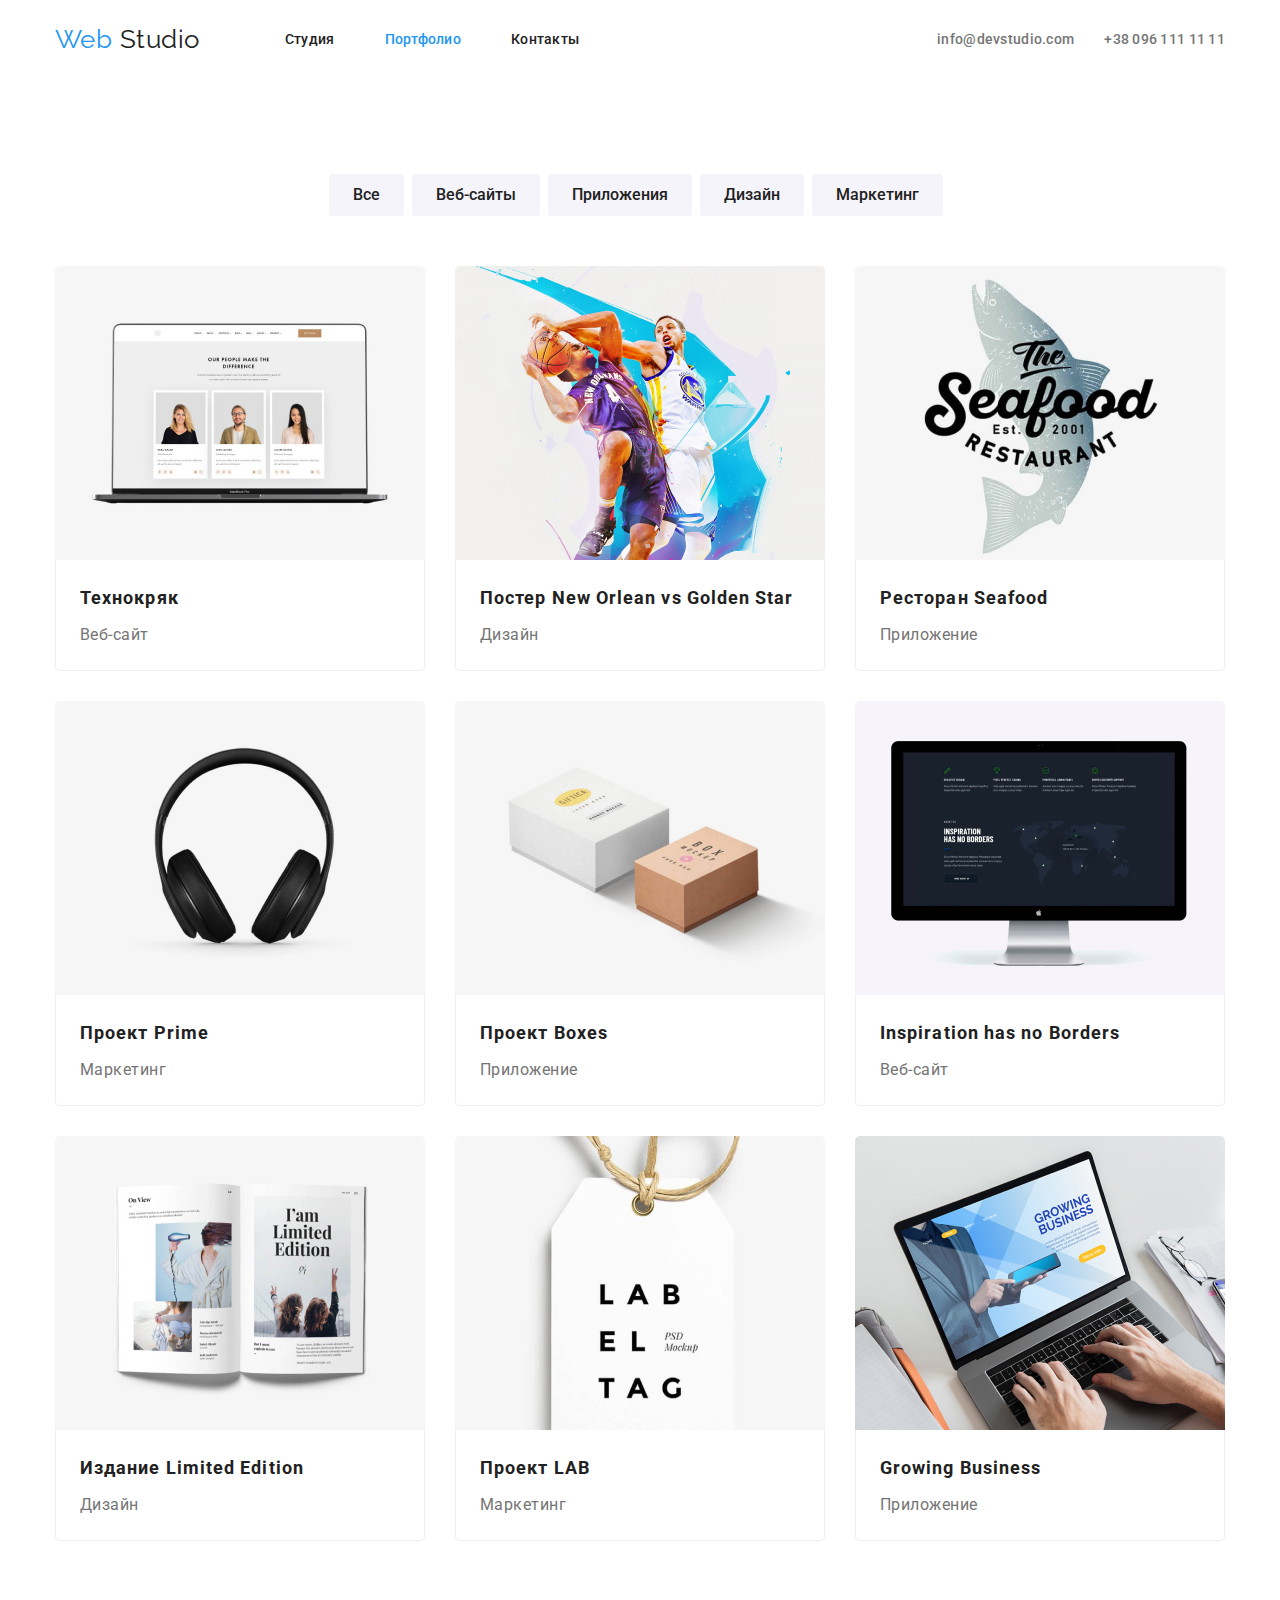
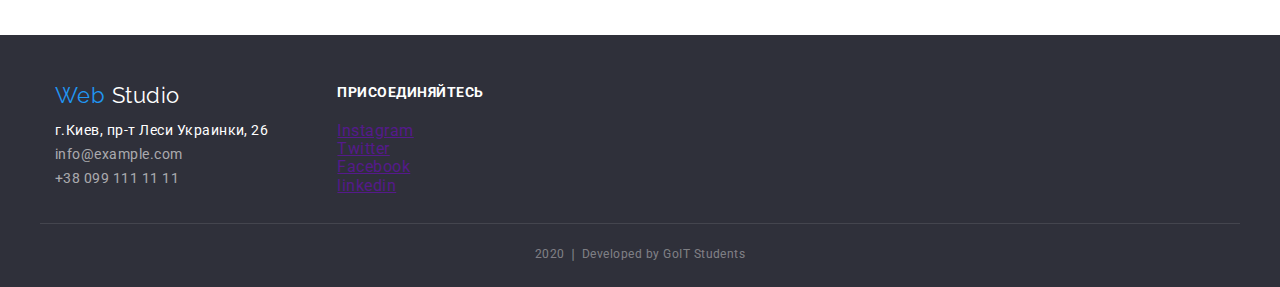
==== portfolio.html @ 83a182b8 "Выполнил: Занятие №7 "Декоративные эффекты и элементы"" ====
<!DOCTYPE html>
<html lang="ru">
  <head>
    <meta charset="UTF-8" />
    <meta name="viewport" content="width=device-width, initial-scale=1.0" />
    <title>Document</title>
    <link
      href="https://fonts.googleapis.com/css2?family=Raleway:wght@700&family=Roboto:wght@400;500;700;900&display=swap"
      rel="stylesheet"
    />
    <link
      rel="stylesheet"
      href="https://cdnjs.cloudflare.com/ajax/libs/modern-normalize/0.6.0/modern-normalize.min.css"
    />
    <link rel="stylesheet" href="./css/styles.css" />
  </head>
  <body>
    <!-- Шапка сайта -->
    <header>
      <nav>
        <div class="container main-nav">
          <a href="./index.html" class="logo"
            ><span class="accent">Web</span> Studio</a
          >
          <ul class="site-nav list">
            <li class="item"><a href="./index.html" class="link">Студия</a></li>
            <li class="item">
              <a href="./portfolio.html" class="link current">Портфолио</a>
            </li>
            <li class="item"><a href="" class="link">Контакты</a></li>
          </ul>
          <ul class="auth-nav list">
            <li class="item"><a href="" class="link">info@devstudio.com</a></li>
            <li class="item"><a href="" class="link">+38 096 111 11 11</a></li>
          </ul>
        </div>
      </nav>
    </header>
    <main>
      <!-- Портфолио -->
      <section class="section">
        <div class="container">
          <h1 class="section-title visually-hidden">Портфолио</h1>
          <ul class="filter-list list">
            <li class="item">
              <button type="button" class="link">Все</button>
            </li>
            <li class="item">
              <button type="button" class="link">Веб-сайты</button>
            </li>
            <li class="item">
              <button type="button" class="link">Приложения</button>
            </li>
            <li class="item">
              <button type="button" class="link">Дизайн</button>
            </li>
            <li class="item">
              <button type="button" class="link">Маркетинг</button>
            </li>
          </ul>
          <ul class="portfolio-list list">
            <li class="item">
              <a href="" class="link">
                <img
                  class="portfolio-list photo"
                  src="./imeges/tehnokryak.jpg"
                  alt="Технокряк"
                  width="370"
                />
                <div class="content">
                  <h2 class="title">Технокряк</h2>
                  <p class="subtitle">Веб-сайт</p>
                  <p class="text">
                    Технокряк это современная площадка распространения
                    коронавируса. Компании используют эту платформу для
                    цифрового шпионажа и атак на защищённые сервера конкурентов.
                  </p>
                </div>
              </a>
            </li>
            <li class="item">
              <a href="" class="link">
                <img
                  class="portfolio-list photo"
                  src="./imeges/poster_new.jpg"
                  alt="Постер"
                  width="370"
                />
                <div class="content">
                  <h2 class="title">Постер New Orlean vs Golden Star</h2>
                  <p class="subtitle">Дизайн</p>
                  <p class="text">
                    Технокряк это современная площадка распространения
                    коронавируса. Компании используют эту платформу для
                    цифрового шпионажа и атак на защищённые сервера конкурентов.
                  </p>
                </div>
              </a>
            </li>
            <li class="item">
              <a href="" class="link">
                <img
                  class="portfolio-list photo"
                  src="./imeges/restaurant_seafood.jpg"
                  alt="Приложение"
                  width="370"
                />
                <div class="content">
                  <h2 class="title">Ресторан Seafood</h2>
                  <p class="subtitle">Приложение</p>
                  <p class="text">
                    Технокряк это современная площадка распространения
                    коронавируса. Компании используют эту платформу для
                    цифрового шпионажа и атак на защищённые сервера конкурентов.
                  </p>
                </div>
              </a>
            </li>
            <li class="item">
              <a href="" class="link">
                <img
                  class="portfolio-list photo"
                  src="./imeges/project_prime.jpg"
                  alt="Маркетинг"
                  width="370"
                />
                <div class="content">
                  <h2 class="title">Проект Prime</h2>
                  <p class="subtitle">Маркетинг</p>
                  <p class="text">
                    Технокряк это современная площадка распространения
                    коронавируса. Компании используют эту платформу для
                    цифрового шпионажа и атак на защищённые сервера конкурентов.
                  </p>
                </div>
              </a>
            </li>
            <li class="item">
              <a href="" class="link">
                <img
                  class="portfolio-list photo"
                  src="./imeges/project_boxes.jpg"
                  alt="Приложение"
                  width="370"
                />
                <div class="content">
                  <h2 class="title">Проект Boxes</h2>
                  <p class="subtitle">Приложение</p>
                  <p class="text">
                    Технокряк это современная площадка распространения
                    коронавируса. Компании используют эту платформу для
                    цифрового шпионажа и атак на защищённые сервера конкурентов.
                  </p>
                </div>
              </a>
            </li>
            <li class="item">
              <a href="" class="link">
                <img
                  class="portfolio-list photo"
                  src="./imeges/monitor.jpg"
                  alt="Веб-сайт"
                  width="370"
                />
                <div class="content">
                  <h2 class="title">Inspiration has no Borders</h2>
                  <p class="subtitle">Веб-сайт</p>
                  <p class="text">
                    Технокряк это современная площадка распространения
                    коронавируса. Компании используют эту платформу для
                    цифрового шпионажа и атак на защищённые сервера конкурентов.
                  </p>
                </div>
              </a>
            </li>
            <li class="item">
              <a href="" class="link">
                <img
                  class="portfolio-list photo"
                  src="./imeges/edition_limited.jpg"
                  alt="Дизайн"
                  width="370"
                />
                <div class="content">
                  <h2 class="title">Издание Limited Edition</h2>
                  <p class="subtitle">Дизайн</p>
                  <p class="text">
                    Технокряк это современная площадка распространения
                    коронавируса. Компании используют эту платформу для
                    цифрового шпионажа и атак на защищённые сервера конкурентов.
                  </p>
                </div>
              </a>
            </li>
            <li class="item">
              <a href="" class="link">
                <img
                  class="portfolio-list photo"
                  src="./imeges/project_lab.jpg"
                  alt="Маркетинг"
                  width="370"
                />
                <div class="content">
                  <h2 class="title">Проект LAB</h2>
                  <p class="subtitle">Маркетинг</p>
                  <p class="text">
                    Технокряк это современная площадка распространения
                    коронавируса. Компании используют эту платформу для
                    цифрового шпионажа и атак на защищённые сервера конкурентов.
                  </p>
                </div>
              </a>
            </li>
            <li class="item">
              <a href="" class="link">
                <img
                  class="portfolio-list photo"
                  src="./imeges/computer.jpg"
                  alt="Приложение"
                  width="370"
                />
                <div class="content">
                  <h2 class="title">Growing Business</h2>
                  <p class="subtitle">Приложение</p>
                  <p class="text">
                    Технокряк это современная площадка распространения
                    коронавируса. Компании используют эту платформу для
                    цифрового шпионажа и атак на защищённые сервера конкурентов.
                  </p>
                </div>
              </a>
            </li>
          </ul>
        </div>
      </section>
    </main>
    <!-- Футер -->
    <footer>
      <div class="page-footer">
        <div>
          <ul class="adress-list list">
            <li>
              <a href="./index.html" class="logo">
                <span class="accent">Web</span> Studio</a
              >
            </li>
            <li class="title">г.Киев, пр-т Леси Украинки, 26</li>
            <li>
              <a href="mailto:info@example.com" class="link">
                info@example.com</a
              >
            </li>
            <li>
              <a href="tel:+380991111111" class="link"> +38 099 111 11 11</a>
            </li>
          </ul>
        </div>
        <div>
          <b class="footer-text">Присоединяйтесь</b>
          <ul class="list">
            <li><a href="" aria-label="Ссылка на instagram">Instagram</a></li>
            <li><a href="" aria-label="Ссылка на Twitter">Twitter</a></li>
            <li><a href="" aria-label="Ссылка на Facebook">Facebook</a></li>
            <li><a href="" aria-label="Ссылка на linkedin">linkedin</a></li>
          </ul>
        </div>
      </div>
      <p class="footer-date container">
        2020 &#10072; Developed by GoIT Students
      </p>
    </footer>
  </body>
</html>
---- css/styles.css ----
/* Цвет основного текста #757575 */
/* Вторичный цвет #212121 */
/* Белый #FFFFFF */
/* Акцент #2196F3 */
/* Цвет футер rgba(255, 255, 255, 0.6) */
/* Цвет футер 2020 rgba(255, 255, 255, 0.4) */
/* Вторичный цвет фона #F5F4FA */

:root {
  --primary-text-color: #757575;
  --title-text-color: #212121;
  --white-color: #ffffff;
  --accent-color: #2196f3;
}

html {
  box-sizing: border-box;
}
*,
*::before,
*::after {
  box-sizing: inherit;
}

body {
  background-color: var(--white-color);
  color: var(--primary-text-color);
  font-family: Roboto, sans-serif;
  letter-spacing: 0.03em;
}

img {
  display: block;
  max-width: 100%;
  height: auto;
}

.container {
  width: 1200px;
  padding-left: 15px;
  padding-right: 15px;
  margin-left: auto;
  margin-right: auto;
}

.list {
  padding: 0;
  margin: 0;
  list-style: none;
}

/* Logo */
.logo {
  color: var(--title-text-color);

  font-family: Raleway, sans-serif;
  font-size: 26px;
  line-height: 1.2;
  text-decoration: none;
}
.accent {
  color: var(--accent-color);
}
/* Main nav */
.main-nav {
  display: flex;
  align-items: center;
}

/* Site-nav */
.site-nav {
  display: flex;
  margin-left: 85px;
}
.site-nav .item + .item {
  margin-left: 50px;
}

.site-nav .link {
  display: block;
  padding-top: 32px;
  padding-bottom: 32px;

  color: var(--title-text-color);

  letter-spacing: 0.02em;
  font-weight: 500;
  font-size: 14px;
  line-height: 1.14;
  text-decoration: none;
}
.site-nav .link:hover,
.site-nav .link:focus {
  color: var(--accent-color);
}
.site-nav .link.current {
  color: var(--accent-color);
}

/* Auth-nav */
.auth-nav {
  display: flex;
  margin-left: auto;
}
.auth-nav .item + .item {
  margin-left: 30px;
}
.auth-nav .link {
  display: block;
  padding-top: 32px;
  padding-bottom: 32px;

  color: var(--primary-text-color);

  letter-spacing: 0.02em;
  font-weight: 500;
  font-size: 14px;
  line-height: 1.14;
  text-decoration: none;
}
.auth-nav .link:hover,
.auth-nav .link:focus {
  color: var(--accent-color);
}
.nav.border {
  border-bottom: 1px solid #ececec;
}

/* Hero */
.hero {
  max-width: 1600px;
  height: 600px;
  margin-left: auto;
  margin-right: auto;
  background-color: rgba(47, 48, 58, 0.8);
  background-image: linear-gradient(
      to right,
      rgba(47, 48, 58, 0.8),
      rgba(47, 48, 58, 0.8)
    ),
    url(../imeges/hero.jpg);
  background-repeat: no-repeat;
  background-position: center;
  background-size: cover;

  text-align: center;

  padding-top: 200px;
  padding-bottom: 200px;
}

.hero-title {
  margin-top: 0;
  margin-bottom: 30px;

  color: var(--white-color);

  font-weight: 900;
  font-size: 44px;
  line-height: 1.36;
  letter-spacing: 0.06em;
  text-transform: uppercase;
}
.button {
  display: inline-block;
  border-radius: 4px;
  padding: 10px 32px;

  background-color: var(--accent-color);
  color: var(--white-color);

  font-family: inherit;
  font-weight: 700;
  font-size: 16px;
  line-height: 1.87;
  align-items: center;
  text-align: center;
  letter-spacing: 0.06em;
  text-decoration: none;
}

/* Section */
.section {
  padding-top: 94px;
  padding-bottom: 94px;
}
.section-title {
  margin-top: 0;
  margin-bottom: 50px;
  color: var(--title-text-color);

  font-weight: 700;
  font-size: 36px;
  line-height: 1.16;
  text-align: center;
}

/* Feature */
.visually-hidden {
  position: absolute;
  width: 1px;
  height: 1px;
  margin: -1px;
  border: 0;
  padding: 0;
  clip: rect(0 0 0 0);
  overflow: hidden;
}
.feature-list .item::before {
  content: "";
  display: block;
  height: 120px;
  background-size: contain;
  background-repeat: no-repeat;
  background-position: center;
  background-color: #f5f4fa;
  margin-bottom: 30px;
  border-radius: 4px;
}
.feature-list .item:nth-child(1)::before {
  background-image: url(../imeges/antenna.svg);
  background-size: 70px;
}
.feature-list .item:nth-child(2)::before {
  background-image: url(../imeges/clock.svg);
  background-size: 70px;
}
.feature-list .item:nth-child(3)::before {
  background-image: url(../imeges/computer.svg);
  background-size: 70px;
}
.feature-list .item:nth-child(4)::before {
  background-image: url(../imeges/technologies.svg);
  background-size: 70px;
}
.feature-list .title {
  margin: 0;
  margin-bottom: 10px;
  color: var(--title-text-color);

  font-weight: 700;
  font-size: 14px;
  line-height: 1.14;
  text-transform: uppercase;
}
.feature-list .text {
  margin: 0;

  font-weight: 400;
  font-size: 14px;
  line-height: 1.71;
}
.feature-list {
  display: flex;
  flex-wrap: nowrap;
}
.feature-list .item {
  width: 270px;
  margin-right: 30px;
  margin-bottom: 0;
}
.feature-list .item:nth-child(4n) {
  margin-right: 0;
}
/* Specialization */
.section.border {
  border-top: 1px solid #ececec;
}
.specialization-list .link {
  color: var(--white-color);

  font-weight: 700;
  font-size: 14px;
  line-height: 1.14;
  text-align: center;
  text-transform: uppercase;
  text-decoration: none;
}
.specialization-list .link:hover,
.specialization-list .link:focus {
  color: var(--accent-color);
}
.specialization-list .title {
  margin: 0;
  padding: 27px;
  text-align: center;

  color: var(--title-text-color);

  background: rgba(47, 48, 58, 0.8);
  border-radius: 0px 0px 4px 4px;
}
.specialization-list {
  display: flex;
  flex-wrap: nowrap;
}
.specialization-list .item {
  width: 370px;
  margin-right: 30px;
  margin-bottom: 0;
}
.specialization-list .item:nth-child(3n) {
  margin-right: 0;
}
/* Team */
.section.team {
  background-color: #f5f4fa;
}
.team-list .photo {
  margin-bottom: 30px;
}
.team-list .title {
  margin-top: 0;
  margin-bottom: 10px;
  color: var(--title-text-color);

  font-weight: 500;
  font-size: 16px;
  line-height: 1.18;
  text-align: center;
}
.team-list .text {
  margin-top: 0;
  margin-bottom: 16px;

  font-weight: 400;
  font-size: 16px;
  line-height: 1.18;
  text-align: center;
}
.team-list {
  display: flex;
  flex-wrap: nowrap;
  text-align: center;
}

.team-list .item {
  width: 270px;
  margin-right: 30px;
  margin-bottom: 0;

  background: #ffffff;
  box-shadow: 0px 2px 1px rgba(0, 0, 0, 0.2), 0px 1px 1px rgba(0, 0, 0, 0.14),
    0px 1px 3px rgba(0, 0, 0, 0.12);
  border-radius: 4px;
}
.team-list .item:nth-child(4n) {
  margin-right: 0;
}
.team-icon {
  margin-left: 32px;
  margin-right: 31px;
}
.team-list .icon {
  display: inline-block;
  margin-right: 22px;
  margin-bottom: 24px;
}
/* customers */
.customers-list {
  display: flex;
  flex-wrap: nowrap;
}
.customers-list .item {
  width: 170px;
  margin-right: 30px;
  margin-bottom: 0;
}
.customers-list .item:nth-child(6n) {
  margin-right: 0;
}

/* footer-adress */
footer {
  background-color: #2f303a;
}
.adress-list {
  margin-right: 69px;
}
.adress-list .logo {
  color: #ffffff;

  font-family: Raleway, sans-serif;
  font-size: 22px;
  line-height: 1.18;

  display: inline-block;
  margin-bottom: 10px;
}
.adress-list .title {
  color: var(--white-color);

  font-weight: 400;
  font-size: 14px;
  line-height: 1.71;
}
.adress-list .link {
  color: rgba(255, 255, 255, 0.6);

  font-weight: 400;
  font-size: 14px;
  line-height: 1.71;
  text-decoration: none;
}
.adress-list .link:hover,
.adress-list .link:focus {
  color: var(--accent-color);
}
/* footer-text */
.footer-text {
  color: var(--white-color);

  font-weight: 700;
  font-size: 14px;
  line-height: 1.14;
  text-transform: uppercase;

  display: inline-block;
  margin-bottom: 21px;
}
/* footer-date */
.footer-date {
  padding-top: 18px;
  padding-bottom: 21px;
  margin: 0 auto;

  color: rgba(255, 255, 255, 0.4);

  font-weight: 400;
  font-size: 12px;
  line-height: 2;
  text-align: center;

  border-top: 1px solid rgba(255, 255, 255, 0.1);
}
.page-footer {
  display: flex;
  flex-wrap: nowrap;
  padding-top: 48px;
  padding-bottom: 28px;
  padding-left: 15px;
  padding-right: 15px;
  width: 1200px;
  margin: 0 auto;
}
/* Портфолио */

/* Фильтр */
.filter-list .link {
  display: inline-block;
  border-radius: 4px;
  padding: 6px 22px;
  min-width: 73px;

  background-color: #f5f4fa;
  color: var(--title-text-color);
  border-color: transparent;

  font-family: inherit;
  font-weight: 500;
  font-size: 16px;
  line-height: 1.63;
  text-align: center;
}
.filter-list .link:hover,
.filter-list .link:focus {
  background-color: var(--accent-color);
  color: var(--white-color);
}
.filter-list {
  display: flex;
  flex-wrap: nowrap;
  justify-content: center;
  margin-bottom: 50px;
}
.filter-list .item {
  align-items: center;
  margin-right: 8px;
}
/* Портфолио */
.portfolio-list {
  display: flex;
  flex-wrap: wrap;
}
.portfolio-list .photo {
}
.portfolio-list .title {
  color: var(--title-text-color);

  font-weight: 700;
  font-size: 18px;
  line-height: 2;
  letter-spacing: 0.06em;

  margin: 0;
  margin-bottom: 4px;
}
.portfolio-list .subtitle {
  margin: 0;

  color: var(--primary-text-color);

  font-weight: 400;
  font-size: 16px;
  line-height: 1.87;
}
.portfolio-list .link {
  text-decoration: none;
}
.portfolio-list .text {
  color: var(--accent-color);

  font-weight: 400;
  font-size: 18px;
  line-height: 1.56;
  display: none;
}
.portfolio-list .item {
  width: 370px;
  margin-right: 30px;
  margin-bottom: 30px;
}
.portfolio-list .content {
  margin: 0;

  padding-left: 24px;
  padding-right: 24px;
  padding-top: 20px;
  padding-bottom: 20px;

  background: #ffffff;

  border: 1px solid #eeeeee;
  border-top-width: 0;
  box-sizing: border-box;
  border-bottom-right-radius: 5px;
  border-bottom-left-radius: 5px;
}
.portfolio-list .item:nth-child(3n) {
  margin-right: 0;
}
.portfolio-list .item:nth-last-child(-n + 3) {
  margin-bottom: 0;
}
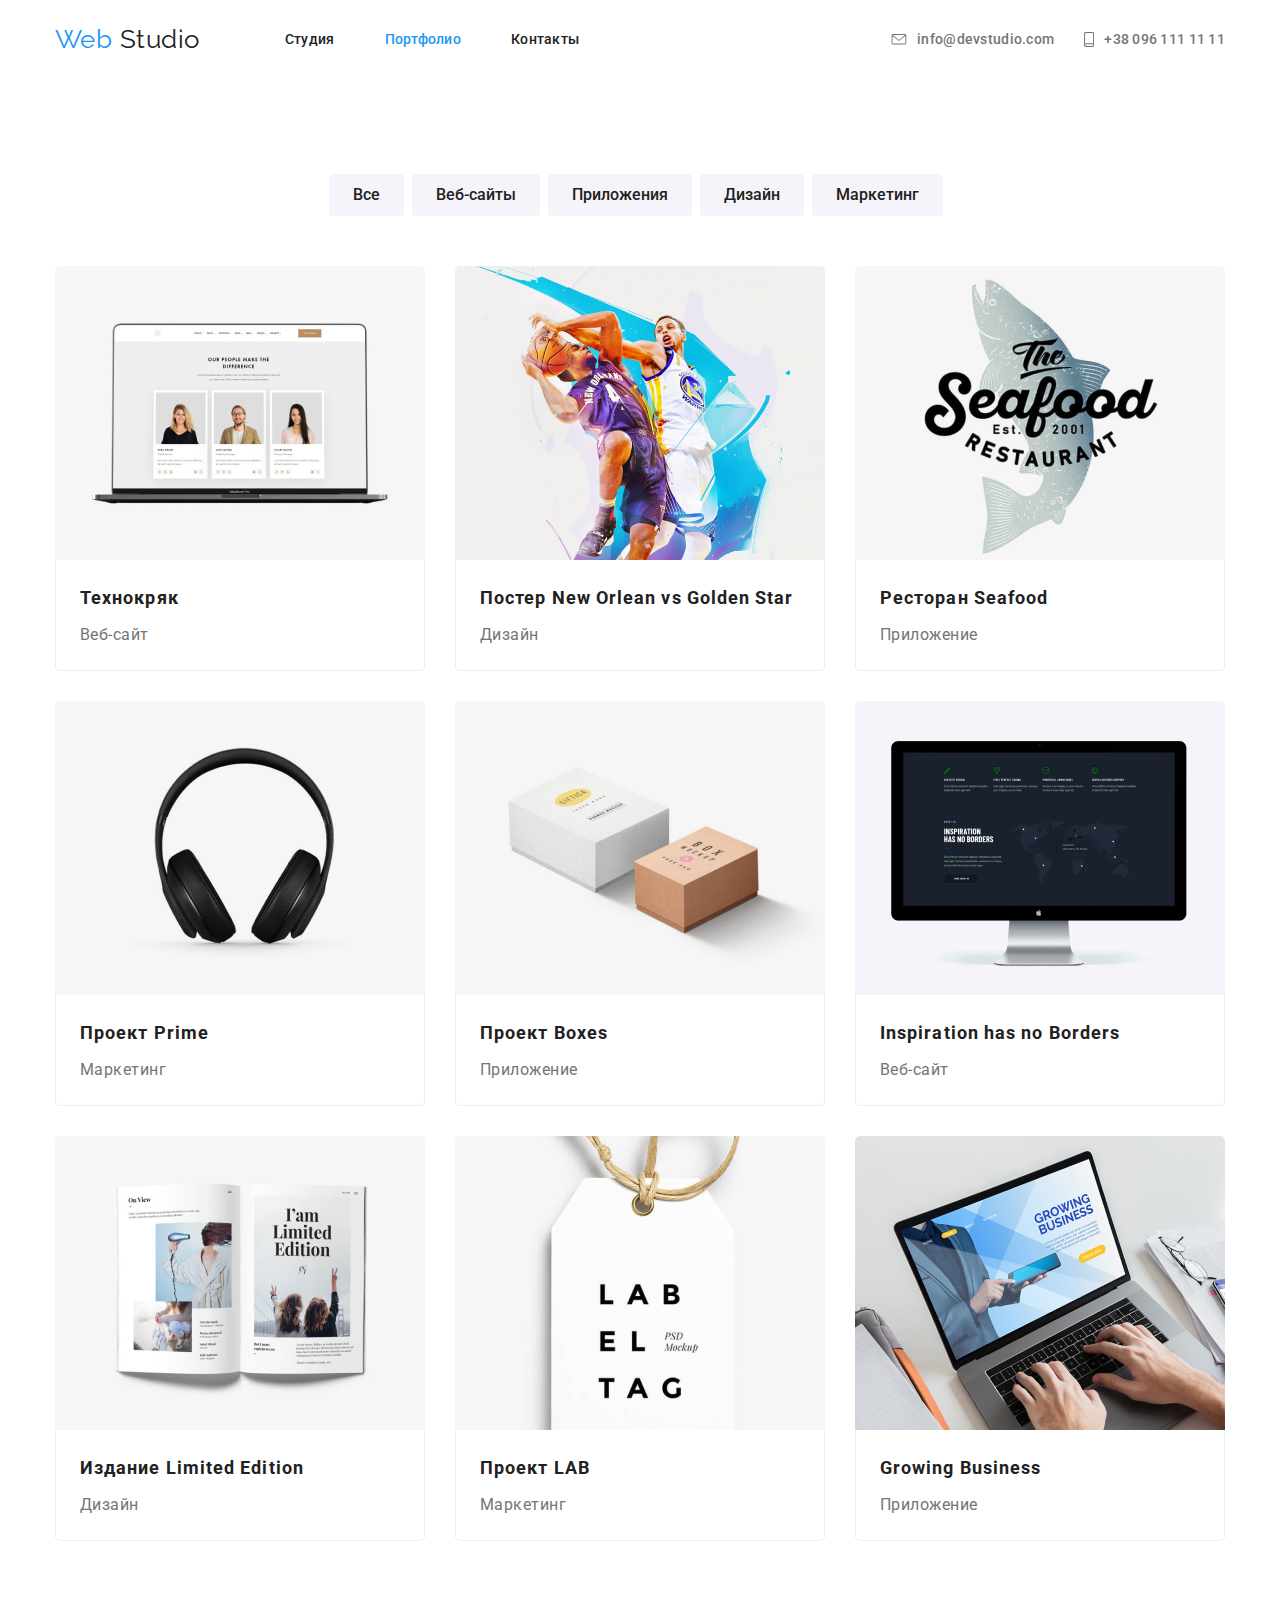
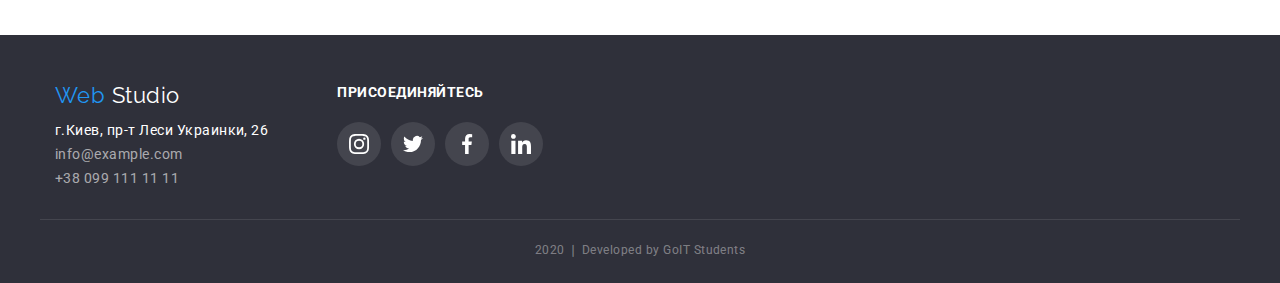
==== commit 7bf49016: "Домашнее задание №4 (85%)" ====
--- a/portfolio.html
+++ b/portfolio.html
@@ -30,8 +30,20 @@
             <li class="item"><a href="" class="link">Контакты</a></li>
           </ul>
           <ul class="auth-nav list">
-            <li class="item"><a href="" class="link">info@devstudio.com</a></li>
-            <li class="item"><a href="" class="link">+38 096 111 11 11</a></li>
+            <li class="item">
+              <a href="" class="link">
+                <svg class="icon-header" width="16px" height="11px">
+                  <use href="./imeges/sprite.svg#envelope"></use></svg
+                >info@devstudio.com</a
+              >
+            </li>
+            <li class="item">
+              <a href="" class="link"
+                ><svg class="icon-header" width="10px" height="15px">
+                  <use href="./imeges/sprite.svg#smartphone"></use></svg
+                >+38 096 111 11 11</a
+              >
+            </li>
           </ul>
         </div>
       </nav>
@@ -255,13 +267,33 @@
             </li>
           </ul>
         </div>
-        <div>
+        <div class="footer-link">
           <b class="footer-text">Присоединяйтесь</b>
           <ul class="list">
-            <li><a href="" aria-label="Ссылка на instagram">Instagram</a></li>
-            <li><a href="" aria-label="Ссылка на Twitter">Twitter</a></li>
-            <li><a href="" aria-label="Ссылка на Facebook">Facebook</a></li>
-            <li><a href="" aria-label="Ссылка на linkedin">linkedin</a></li>
+            <li>
+              <a href="" aria-label="Ссылка на instagram" class="icon-footer"
+                ><svg width="20" height="20px">
+                  <use href="./imeges/sprite.svg#instagram"></use></svg
+              ></a>
+            </li>
+            <li>
+              <a href="" aria-label="Ссылка на Twitter" class="icon-footer"
+                ><svg width="20" height="20px">
+                  <use href="./imeges/sprite.svg#twitter"></use></svg
+              ></a>
+            </li>
+            <li>
+              <a href="" aria-label="Ссылка на Facebook" class="icon-footer"
+                ><svg width="20" height="20px">
+                  <use href="./imeges/sprite.svg#facebook"></use></svg
+              ></a>
+            </li>
+            <li>
+              <a href="" aria-label="Ссылка на linkedin" class="icon-footer"
+                ><svg width="20" height="20px">
+                  <use href="./imeges/sprite.svg#linkedin"></use></svg
+              ></a>
+            </li>
           </ul>
         </div>
       </div>
--- a/css/styles.css
+++ b/css/styles.css
@@ -98,6 +98,11 @@
 }
 
 /* Auth-nav */
+.icon-header {
+  margin-right: 10px;
+  fill: currentColor;
+}
+
 .auth-nav {
   display: flex;
   margin-left: auto;
@@ -106,7 +111,8 @@
   margin-left: 30px;
 }
 .auth-nav .link {
-  display: block;
+  display: inline-flex;
+  align-items: center;
   padding-top: 32px;
   padding-bottom: 32px;
 
@@ -206,32 +212,19 @@
   clip: rect(0 0 0 0);
   overflow: hidden;
 }
-.feature-list .item::before {
-  content: "";
-  display: block;
+.feature-box {
+  display: flex;
+  justify-content: center;
+  align-items: center;
+  width: 270px;
   height: 120px;
-  background-size: contain;
-  background-repeat: no-repeat;
-  background-position: center;
+  border-radius: 4px;
   background-color: #f5f4fa;
   margin-bottom: 30px;
-  border-radius: 4px;
-}
-.feature-list .item:nth-child(1)::before {
-  background-image: url(../imeges/antenna.svg);
-  background-size: 70px;
-}
-.feature-list .item:nth-child(2)::before {
-  background-image: url(../imeges/clock.svg);
-  background-size: 70px;
-}
-.feature-list .item:nth-child(3)::before {
-  background-image: url(../imeges/computer.svg);
-  background-size: 70px;
-}
-.feature-list .item:nth-child(4)::before {
-  background-image: url(../imeges/technologies.svg);
-  background-size: 70px;
+}
+.feature-box .icon {
+  width: 70px;
+  height: 70px;
 }
 .feature-list .title {
   margin: 0;
@@ -259,13 +252,8 @@
   margin-right: 30px;
   margin-bottom: 0;
 }
-.feature-list .item:nth-child(4n) {
-  margin-right: 0;
-}
 /* Specialization */
-.section.border {
-  border-top: 1px solid #ececec;
-}
+
 .specialization-list .link {
   color: var(--white-color);
 
@@ -443,6 +431,25 @@
   width: 1200px;
   margin: 0 auto;
 }
+.footer-link .list {
+  display: flex;
+  justify-content: space-evenly;
+}
+.icon-footer {
+  display: flex;
+  justify-content: center;
+  align-items: center;
+  width: 44px;
+  height: 44px;
+  border-radius: 50%;
+  fill: var(--white-color);
+  background: rgba(255, 255, 255, 0.1);
+  margin-right: 10px;
+}
+.icon-footer:hover {
+  background-color: var(--accent-color);
+}
+
 /* Портфолио */
 
 /* Фильтр */
